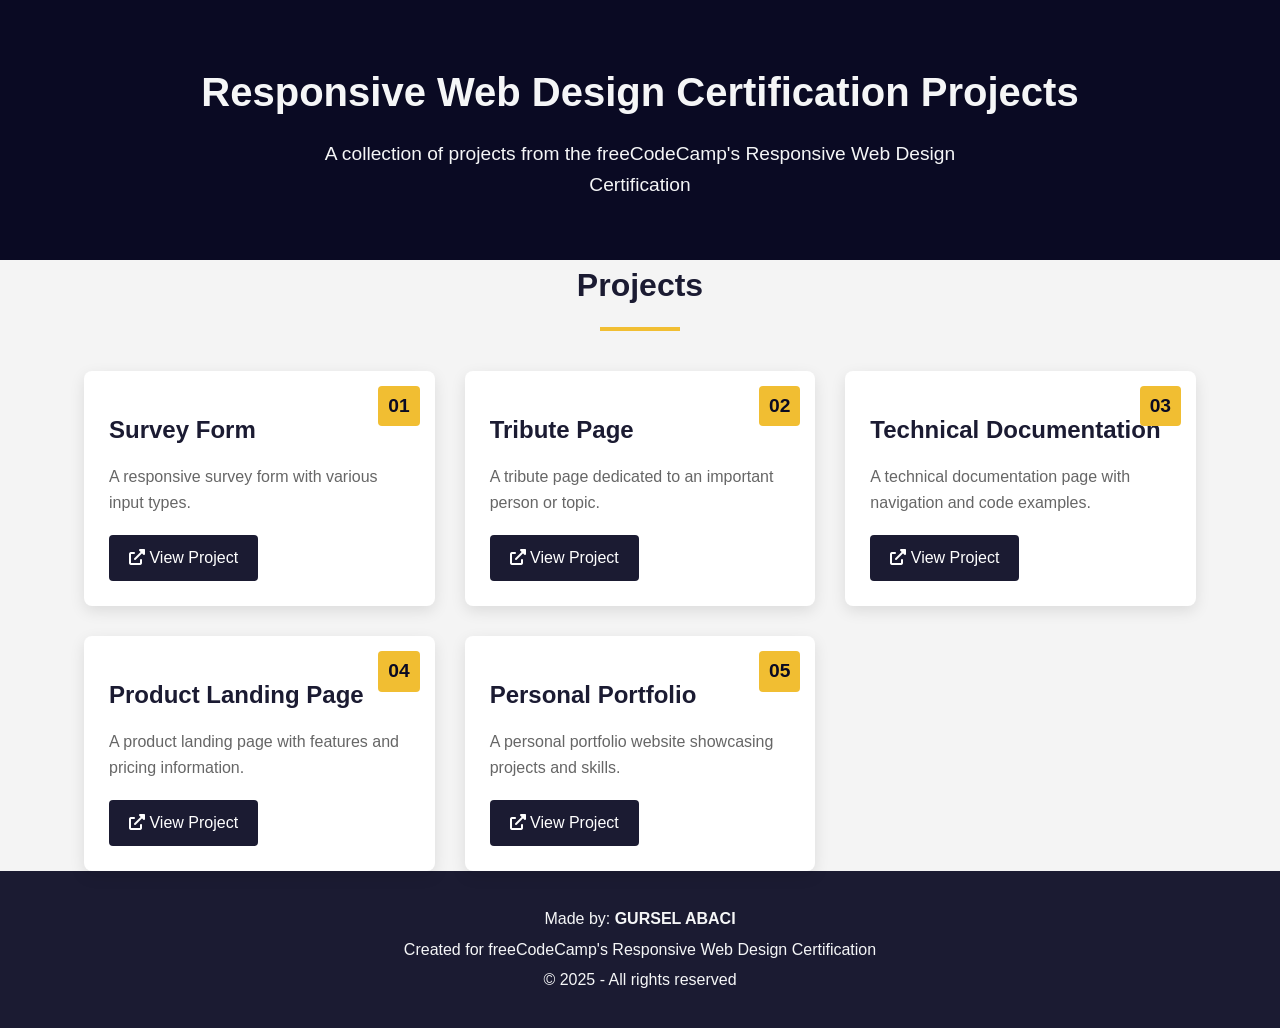
==== index.html @ b64899d9 "Responsive Web Design Projects main page making" ====
<!DOCTYPE html>
<!DOCTYPE html>
<html lang="en">
<head>
   <meta charset="UTF-8" />
   <meta name="viewport" content="width=device-width, initial-scale=1.0">
   <title>Responsive Web Design FCC Projects</title>
   <link rel="stylesheet" href="styles.css">
   <link rel="stylesheet" href="https://cdnjs.cloudflare.com/ajax/libs/font-awesome/6.0.0-beta3/css/all.min.css">
</head>
<body>
   <header>
       <div class="container">
           <h1>Responsive Web Design Certification Projects</h1>
           <p>A collection of projects from the freeCodeCamp's Responsive Web Design Certification</p>
       </div>
   </header>

   <main class="container">
       <section class="projects">
           <h2>Projects</h2>
           <div class="projects-grid">
               <div class="project-card">
                   <div class="project-number">01</div>
                   <h3>Survey Form</h3>
                   <p>A responsive survey form with various input types.</p>
                   <a href="01-survey-form/index.html" class="project-link">
                       <i class="fas fa-external-link-alt"></i> View Project
                   </a>
               </div>

               <div class="project-card">
                   <div class="project-number">02</div>
                   <h3>Tribute Page</h3>
                   <p>A tribute page dedicated to an important person or topic.</p>
                   <a href="02-tribute-page/index.html" class="project-link">
                       <i class="fas fa-external-link-alt"></i> View Project
                   </a>
               </div>

               <div class="project-card">
                   <div class="project-number">03</div>
                   <h3>Technical Documentation</h3>
                   <p>A technical documentation page with navigation and code examples.</p>
                   <a href="03-technical-documentation/index.html" class="project-link">
                       <i class="fas fa-external-link-alt"></i> View Project
                   </a>
               </div>

               <div class="project-card">
                   <div class="project-number">04</div>
                   <h3>Product Landing Page</h3>
                   <p>A product landing page with features and pricing information.</p>
                   <a href="04-product-landing/index.html" class="project-link">
                       <i class="fas fa-external-link-alt"></i> View Project
                   </a>
               </div>

               <div class="project-card">
                   <div class="project-number">05</div>
                   <h3>Personal Portfolio</h3>
                   <p>A personal portfolio website showcasing projects and skills.</p>
                   <a href="05-personal-portfolio/index.html" class="project-link">
                       <i class="fas fa-external-link-alt"></i> View Project
                   </a>
               </div>
           </div>
       </section>
   </main>

   <footer>
       <div class="container">
           <p>Made by: <strong>GURSEL ABACI</strong></p>
           <p>Created for freeCodeCamp's Responsive Web Design Certification</p>
           <p>&copy; 2025 - All rights reserved</p>
       </div>
   </footer>
</body>
</html>
---- styles.css ----
/* Base styles and variables */
:root {
    --primary-color: #0a0a23;
    --secondary-color: #1b1b32;
    --accent-color: #f1be32;
    --text-color: #f5f6f7;
    --card-bg: #2a2a40;
    --hover-color: #3b3b4f;
}

* {
    margin: 0;
    padding: 0;
    box-sizing: border-box;
}

body {
    font-family: 'Segoe UI', Tahoma, Geneva, Verdana, sans-serif;
    line-height: 1.6;
    color: #333;
    background-color: #f4f4f4;
}

.container {
    width: 90%;
    max-width: 1200px;
    margin: 0 auto;
    padding: 0 20px;
}

/* Header styles */
header {
    background-color: var(--primary-color);
    color: var(--text-color);
    padding: 60px 0;
    text-align: center;
}

header h1 {
    font-size: 2.5rem;
    margin-bottom: 15px;
}

header p {
    font-size: 1.2rem;
    max-width: 700px;
    margin: 0 auto;
}

/* Main content styles */
main {
    padding: 50px 0;
}

.projects h2 {
    text-align: center;
    margin-bottom: 40px;
    font-size: 2rem;
    color: var(--secondary-color);
    position: relative;
}

.projects h2::after {
    content: '';
    display: block;
    width: 80px;
    height: 4px;
    background-color: var(--accent-color);
    margin: 15px auto 0;
}

.projects-grid {
    display: grid;
    grid-template-columns: repeat(auto-fill, minmax(300px, 1fr));
    gap: 30px;
}

.project-card {
    background-color: white;
    border-radius: 8px;
    overflow: hidden;
    box-shadow: 0 5px 15px rgba(0, 0, 0, 0.1);
    transition: transform 0.3s ease, box-shadow 0.3s ease;
    position: relative;
    padding: 25px;
}

.project-card:hover {
    transform: translateY(-10px);
    box-shadow: 0 15px 30px rgba(0, 0, 0, 0.15);
}

.project-number {
    position: absolute;
    top: 15px;
    right: 15px;
    background-color: var(--accent-color);
    color: var(--primary-color);
    font-weight: bold;
    font-size: 1.2rem;
    padding: 5px 10px;
    border-radius: 4px;
}

.project-card h3 {
    font-size: 1.5rem;
    margin: 15px 0;
    color: var(--secondary-color);
}

.project-card p {
    color: #666;
    margin-bottom: 20px;
}

.project-link {
    display: inline-block;
    background-color: var(--secondary-color);
    color: white;
    padding: 10px 20px;
    border-radius: 4px;
    text-decoration: none;
    font-weight: 500;
    transition: background-color 0.3s ease;
}

.project-link:hover {
    background-color: var(--hover-color);
}

/* Footer styles */
footer {
    background-color: var(--secondary-color);
    color: var(--text-color);
    text-align: center;
    padding: 30px 0;
}

footer p {
    margin: 5px 0;
}

/* Responsive styles */
@media (max-width: 768px) {
    header {
        padding: 40px 0;
    }
    
    header h1 {
        font-size: 2rem;
    }
    
    .projects-grid {
        grid-template-columns: repeat(auto-fill, minmax(250px, 1fr));
        gap: 20px;
    }
}

@media (max-width: 480px) {
    header {
        padding: 30px 0;
    }
    
    header h1 {
        font-size: 1.8rem;
    }
    
    header p {
        font-size: 1rem;
    }
    
    .projects h2 {
        font-size: 1.6rem;
    }
    
    .projects-grid {
        grid-template-columns: 1fr;
    }
    
    .project-card {
        padding: 20px;
    }
}
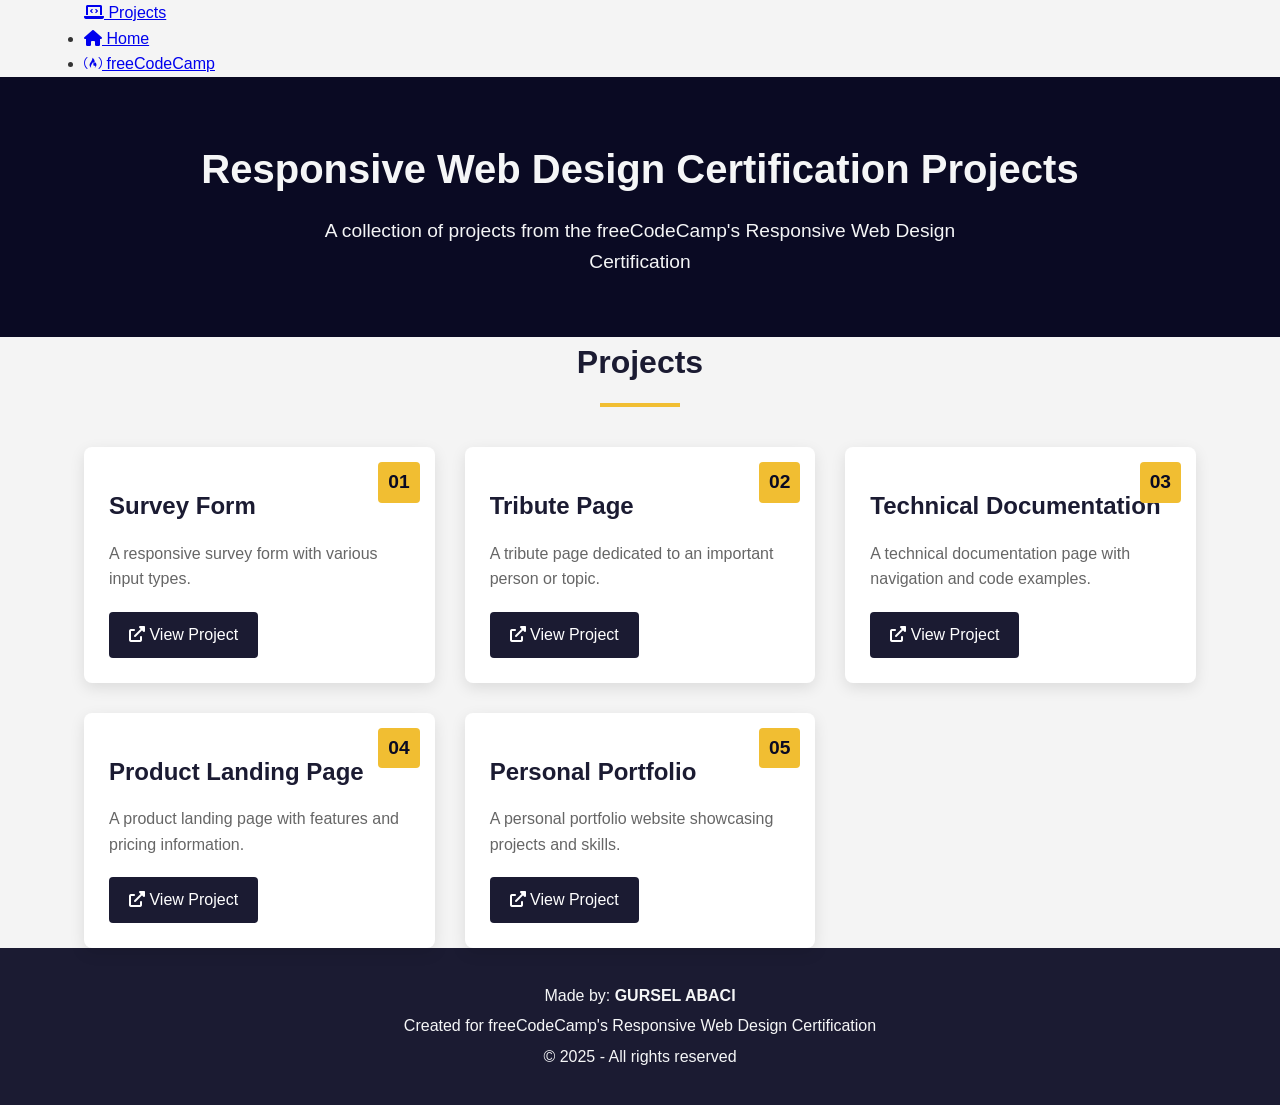
==== commit 6f09fa57: "base certification project is ready" ====
--- a/index.html
+++ b/index.html
@@ -1,14 +1,25 @@
-<!DOCTYPE html>
 <!DOCTYPE html>
 <html lang="en">
 <head>
-   <meta charset="UTF-8" />
+   <meta charset="UTF-8">
    <meta name="viewport" content="width=device-width, initial-scale=1.0">
    <title>Responsive Web Design FCC Projects</title>
    <link rel="stylesheet" href="styles.css">
    <link rel="stylesheet" href="https://cdnjs.cloudflare.com/ajax/libs/font-awesome/6.0.0-beta3/css/all.min.css">
 </head>
 <body>
+   <nav class="navbar">
+       <div class="container nav-container">
+           <a href="index.html" class="logo">
+               <i class="fas fa-laptop-code"></i> Projects
+           </a>
+           <ul class="nav-links">
+               <li><a href="index.html" class="active"><i class="fas fa-home"></i> Home</a></li>
+               <li><a href="https://www.freecodecamp.org/" target="_blank"><i class="fab fa-free-code-camp"></i> freeCodeCamp</a></li>
+           </ul>
+       </div>
+   </nav>
+
    <header>
        <div class="container">
            <h1>Responsive Web Design Certification Projects</h1>
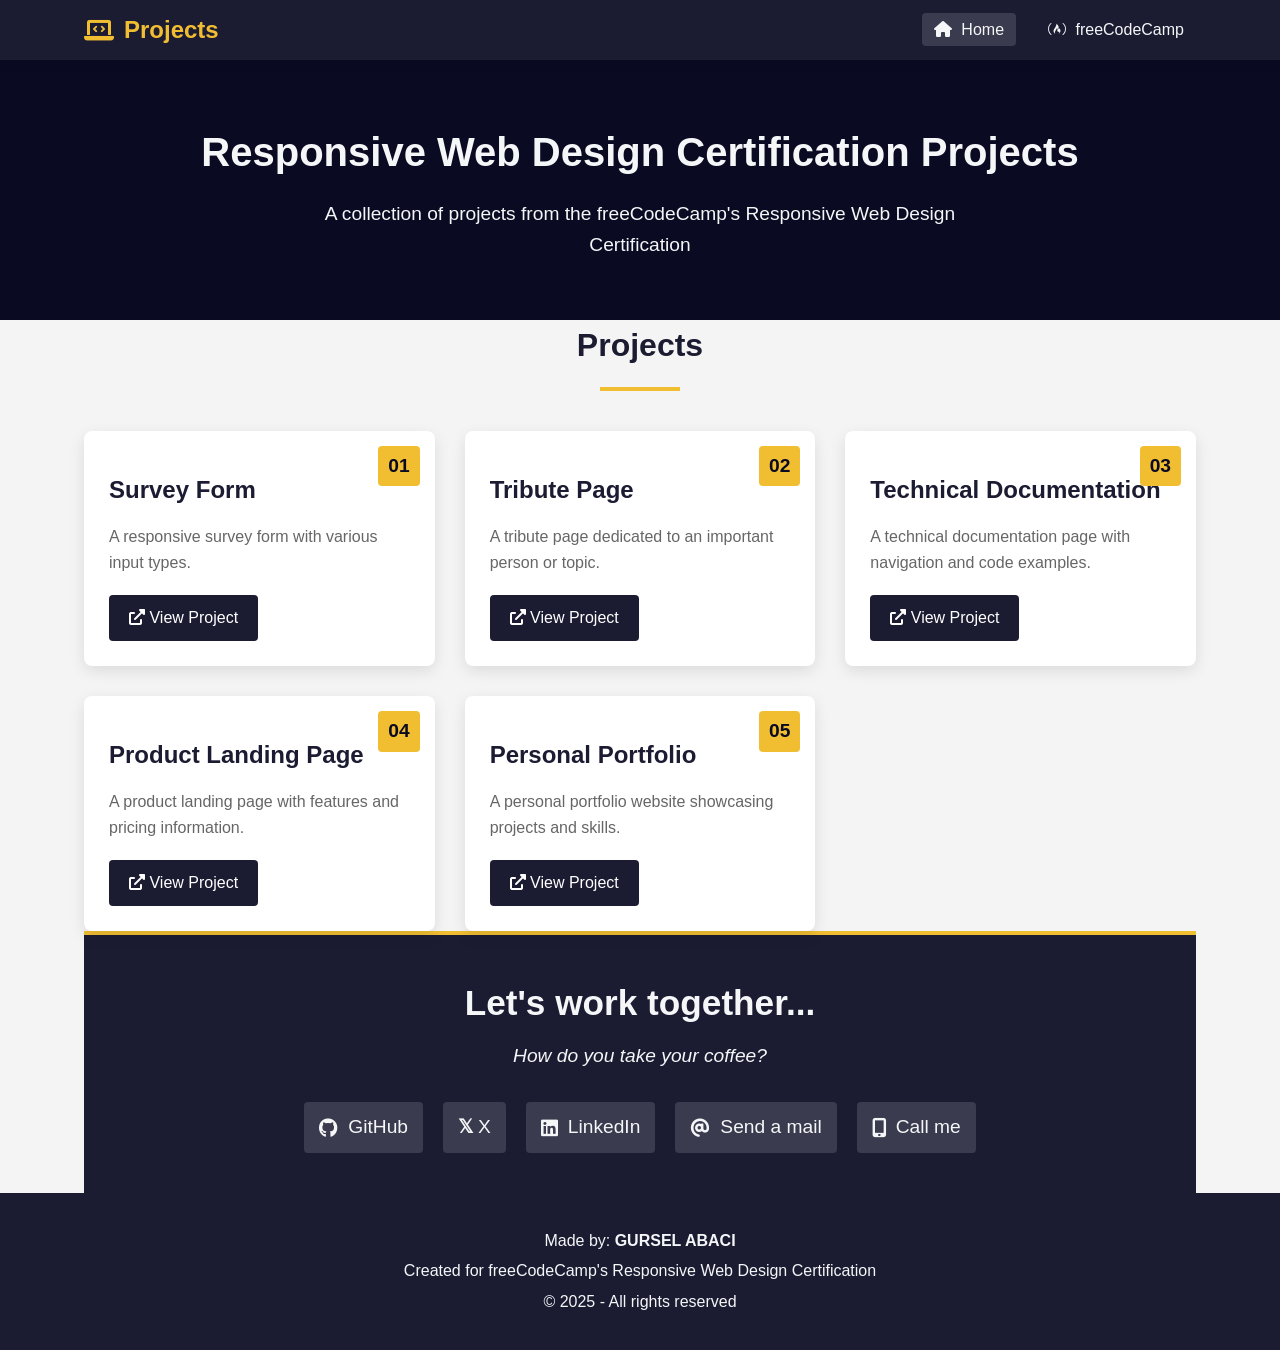
==== commit 8d9b032f: "footer Return to Home page link is changing" ====
--- a/index.html
+++ b/index.html
@@ -77,6 +77,31 @@
                </div>
            </div>
        </section>
+
+       <!-- Contact section -->
+       <section id="contact" class="contact-section">
+           <div class="contact-section-header">
+               <h2>Let's work together...</h2>
+               <p>How do you take your coffee?</p>
+           </div>
+           <div class="contact-links">
+               <a id="profile-link" href="https://github.com/gabaci72" target="_blank" class="btn contact-details">
+                   <i class="fab fa-github"></i> GitHub
+               </a>
+               <a href="https://x.com/serianonim" target="_blank" class="btn contact-details">
+                   <span style="font-weight:bold;margin-right:5px;">𝕏</span> X
+               </a>
+               <a href="https://www.linkedin.com/in/g%C3%BCraba-532b301b9/" target="_blank" class="btn contact-details">
+                   <i class="fab fa-linkedin"></i> LinkedIn
+               </a>
+               <a href="mailto:serianonim@gmail.com" class="btn contact-details">
+                   <i class="fas fa-at"></i> Send a mail
+               </a>
+               <a href="tel:555-555-5555" class="btn contact-details">
+                   <i class="fas fa-mobile-alt"></i> Call me
+               </a>
+           </div>
+       </section>
    </main>
 
    <footer>
--- a/styles.css
+++ b/styles.css
@@ -19,6 +19,7 @@
     line-height: 1.6;
     color: #333;
     background-color: #f4f4f4;
+    padding-top: 60px; /* Space for fixed navbar */
 }
 
 .container {
@@ -26,6 +27,65 @@
     max-width: 1200px;
     margin: 0 auto;
     padding: 0 20px;
+}
+
+/* Navigation styles */
+.navbar {
+    background-color: var(--secondary-color);
+    color: var(--text-color);
+    position: fixed;
+    top: 0;
+    left: 0;
+    right: 0;
+    z-index: 1000;
+    box-shadow: 0 2px 10px rgba(0, 0, 0, 0.1);
+}
+
+.nav-container {
+    display: flex;
+    justify-content: space-between;
+    align-items: center;
+    height: 60px;
+}
+
+.logo {
+    color: var(--accent-color);
+    font-size: 1.5rem;
+    font-weight: bold;
+    text-decoration: none;
+    display: flex;
+    align-items: center;
+}
+
+.logo i {
+    margin-right: 10px;
+}
+
+.nav-links {
+    display: flex;
+    list-style: none;
+}
+
+.nav-links li {
+    margin-left: 20px;
+}
+
+.nav-links a {
+    color: var(--text-color);
+    text-decoration: none;
+    font-weight: 500;
+    padding: 8px 12px;
+    border-radius: 4px;
+    transition: background-color 0.3s;
+}
+
+.nav-links a:hover,
+.nav-links a.active {
+    background-color: var(--hover-color);
+}
+
+.nav-links i {
+    margin-right: 5px;
 }
 
 /* Header styles */
@@ -128,6 +188,62 @@
     background-color: var(--hover-color);
 }
 
+/* Contact section styles */
+.contact-section {
+    background-color: var(--secondary-color);
+    color: var(--text-color);
+    text-align: center;
+    padding: 40px 0;
+    border-top: 4px solid var(--accent-color);
+}
+
+.contact-section-header {
+    margin-bottom: 30px;
+}
+
+.contact-section-header h2 {
+    font-size: 2.2rem;
+    margin-bottom: 10px;
+}
+
+.contact-section-header p {
+    font-style: italic;
+    font-size: 1.2rem;
+}
+
+.contact-links {
+    display: flex;
+    flex-wrap: wrap;
+    justify-content: center;
+    gap: 20px;
+    max-width: 980px;
+    margin: 0 auto;
+}
+
+.contact-details {
+    display: inline-flex;
+    align-items: center;
+    font-size: 1.2rem;
+    color: var(--text-color);
+    text-decoration: none;
+    padding: 10px 15px;
+    border-radius: 4px;
+    transition: transform 0.3s, background-color 0.3s;
+    background-color: var(--hover-color);
+}
+
+.contact-details i,
+.contact-details svg,
+.contact-details span {
+    margin-right: 10px;
+}
+
+.contact-details:hover {
+    transform: translateY(-5px);
+    background-color: var(--accent-color);
+    color: var(--secondary-color);
+}
+
 /* Footer styles */
 footer {
     background-color: var(--secondary-color);
@@ -145,39 +261,79 @@
     header {
         padding: 40px 0;
     }
-    
+
     header h1 {
         font-size: 2rem;
     }
-    
+
     .projects-grid {
         grid-template-columns: repeat(auto-fill, minmax(250px, 1fr));
         gap: 20px;
     }
+
+    .contact-section-header h2 {
+        font-size: 1.8rem;
+    }
+
+    .contact-section-header p {
+        font-size: 1.1rem;
+    }
+
+    .contact-links {
+        gap: 15px;
+    }
+
+    .contact-details {
+        font-size: 1.1rem;
+        padding: 8px 12px;
+    }
 }
 
 @media (max-width: 480px) {
     header {
         padding: 30px 0;
     }
-    
+
     header h1 {
         font-size: 1.8rem;
     }
-    
+
     header p {
         font-size: 1rem;
     }
-    
+
     .projects h2 {
         font-size: 1.6rem;
     }
-    
+
     .projects-grid {
         grid-template-columns: 1fr;
     }
-    
+
     .project-card {
         padding: 20px;
     }
+
+    .contact-section {
+        padding: 30px 0;
+    }
+
+    .contact-section-header h2 {
+        font-size: 1.6rem;
+    }
+
+    .contact-section-header p {
+        font-size: 1rem;
+    }
+
+    .contact-links {
+        flex-direction: column;
+        gap: 10px;
+    }
+
+    .contact-details {
+        width: 80%;
+        margin: 0 auto;
+        font-size: 1rem;
+    }
 }
